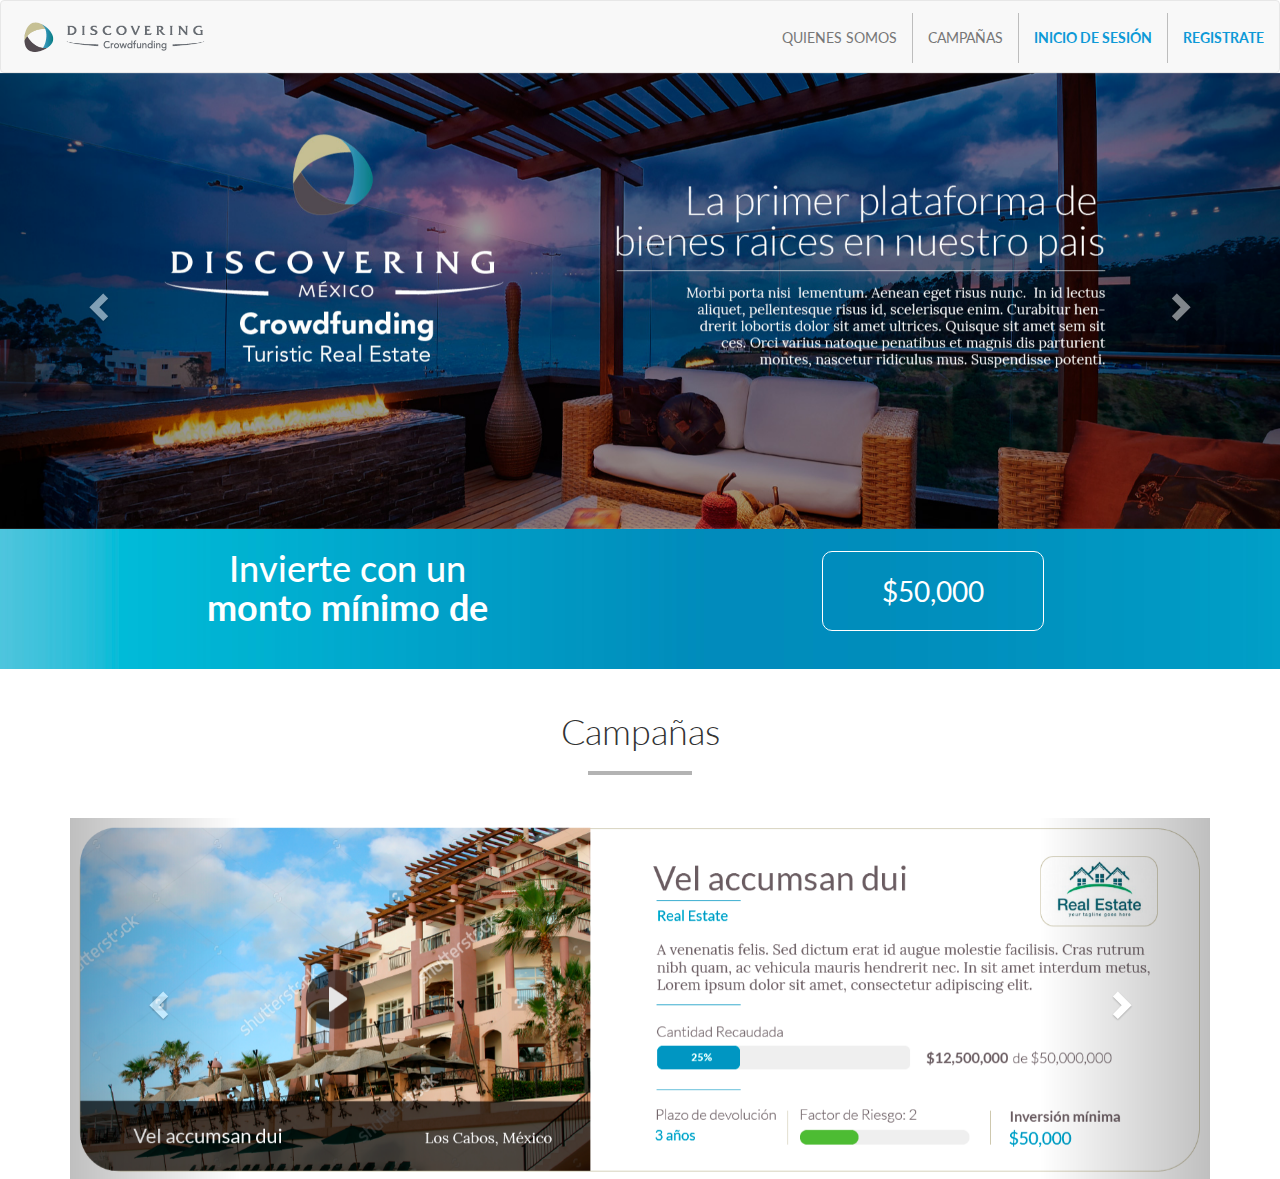
==== index.html @ c7175c01 "inicio (menu, slider)" ====
<!DOCTYPE html>
<html lang="en">
	<head>
		<meta charset="UTF-8">
		<title>Discovery | Inicio</title>
		<meta name="viewport" content="width=device-width, initial-scale=1, maximum-scale=1, user-scalable=no"><!-- user-scalable=no -->
	    <link rel="stylesheet" type="text/css" href="css/bootstrap.min.css" />
	    <link rel="stylesheet" type="text/css" href="css/font-awesome.css"/>
	    <link href=https://fonts.googleapis.com/css?family=Lato:100,100i,300,300i,400,400i,700,700i,900,900i|Lora:400,400i,700,700i" rel="stylesheet">
	    <link rel="stylesheet" type="text/css" href="css/style.css">
	    <link rel="stylesheet" type="text/css" href="css/mediaQuery.css">
	    <link rel="stylesheet" type="text/css" href="css/animate.css">   
	</head>
	<body>
	<!-- BANNER PRINCIPAL -->
	<header>
		<nav class="navbar navbar-default">
		  <div class="container-fluid">
		    <div class="navbar-header">
		      <a class="navbar-brand" href="#"><img id="logo" src="img/logo.png"></a>
		    </div>
		    <ul class="nav navbar-nav navbar-right">
		      <li class="li-border"><a href="#">QUIENES SOMOS</a></li>
		      <li class="li-border"><a href="#">CAMPAÑAS</a></li>
		      <li class="li-border"><a href="#"><span class="txt-cyan"><strong>INICIO DE SESIÓN</strong></span></a></li>
		      <li><a href="#"><span class="txt-cyan"><strong>REGISTRATE</strong></span></a></li>
		    </ul>
		  </div>
		</nav>
	</header>
	<!-- CARROUSEL -->
	<section>
		<div class="container-fluid con-flud-0p">
		  <div id="myCarousel" class="carousel slide" data-ride="carousel">
		    <!-- Indicators -->
		    <!-- <ol class="carousel-indicators">
		      <li data-target="#myCarousel" data-slide-to="0" class="active"></li>
		      <li data-target="#myCarousel" data-slide-to="1"></li>
		      <li data-target="#myCarousel" data-slide-to="2"></li>
		    </ol> -->
		    <!-- Wrapper for slides -->
		    <div class="carousel-inner" role="listbox">
		      <div class="item active">
		        <img src="img/Banner01.jpg" alt="Chania" width="460" height="345">
		      </div>
		      <div class="item">
		        <img src="img/Banner02.jpg" alt="Chania" width="460" height="345">
		      </div>
		      <div class="item">
		        <img src="img/Banner03.jpg" alt="Flower" width="460" height="345">
		      </div>
		    </div>
		    <!-- Left and right controls -->
		    <a class="left carousel-control" href="#myCarousel" role="button" data-slide="prev">
		      <span class="glyphicon glyphicon-chevron-left" aria-hidden="true"></span>
		      <span class="sr-only">Previous</span>
		    </a>
		    <a class="right carousel-control" href="#myCarousel" role="button" data-slide="next">
		      <span class="glyphicon glyphicon-chevron-right" aria-hidden="true"></span>
		      <span class="sr-only">Next</span>
		    </a>
		  </div>
		</div>
	</section>
	<!-- MONTO MINIMO -->
	<section class="fnd-cyn">
		<div class="container">
			<div class="row">
				<div class="col-lg-6 col-md-6 col-sm-6 col-xs-6 text-center">
					<h1 class="txt-wht">Invierte con un <br><strong>monto mínimo de</strong></h1>
				</div>
				<div class="col-lg-6 col-md-6 col-sm-6 col-xs-6 text-center">
					<button class="btn-brdr txt-wht siz-1-3 ">$50,000</button>
				</div>
			</div>
		</div> 
	</section>
	<section>
		<div class="container">
			<div class="row">
				<div class="col-lg-12 col-md-12 col-sm-12 col-xs-12 text-center pt-2">
					<h1 class="lighter">Campañas</h1>
					<hr>
				</div>
			</div>
<!-- 			CARROUSEL 2 -->
			<div class="container-fluid con-flud-0p pt-2">
			  <div id="myCarousel-2" class="carousel slide" data-ride="carousel">
			    <!-- Indicators -->
			    <!-- <ol class="carousel-indicators">
			      <li data-target="#myCarousel" data-slide-to="0" class="active"></li>
			      <li data-target="#myCarousel" data-slide-to="1"></li>
			      <li data-target="#myCarousel" data-slide-to="2"></li>
			    </ol> -->
			    <!-- Wrapper for slides -->
			    <div class="carousel-inner" role="listbox">
			      <div class="item active">
			        <img src="img/Rec-01.png" alt="Chania" width="460" height="345">
			      </div>
			      <div class="item">
			        <img src="img/Rec-02.png" alt="Chania" width="460" height="345">
			      </div>
			      <div class="item">
			        <img src="img/Rec-03.png" alt="Flower" width="460" height="345">
			      </div>
			    </div>
			    <!-- Left and right controls -->
			    <a class="left carousel-control" href="#myCarousel-2" role="button" data-slide="prev">
			      <span class="glyphicon glyphicon-chevron-left" aria-hidden="true"></span>
			      <span class="sr-only">Previous</span>
			    </a>
			    <a class="right carousel-control" href="#myCarousel-2" role="button" data-slide="next">
			      <span class="glyphicon glyphicon-chevron-right" aria-hidden="true"></span>
			      <span class="sr-only">Next</span>
			    </a>
			  </div>
			</div>	
		</div>
	</section>

	<!-- SCRIPTS -->
	<!-- JQUERY 3.1.1 JS -->
	<script type="text/javascript" src="js/jquery-3.1.1.min.js"></script>
	<!-- BOOTSTRAP JS -->
	<script type="text/javascript" src="js/bootstrap.js"></script>
	<!-- 	VENTANAS MODAL -->
	<script type="text/javascript" src="js/jquery.magnific-popup.js"></script>
	<!-- WOW ANIMATIONS -->
	<script type="text/javascript" src="js/wow.min.js"></script>
	<!-- NUESTRO JS -->
	<script type="text/javascript" src="js/main.js"></script>
 </body>
</html>
---- css/style.css ----
*{
	font-family: 'Lato', sans-serif;
}

h1,h2,h3,h4,h5,h6{
	font-family: 'Lato', sans-serif;
}
.lighter{
	font-weight: 300;
}
#logo{
	width: 50%;
}

.li-border{
	border-right: 1px #BDBDBD solid;
}
.navbar-brand{
	height: auto;
}
.txt-cyan{
	color: #0D9AD7;
}
.txt-brw{
	color: #4E4D55;
}
.txt-beig{
	color: #D5C89D;
}
.txt-wht{
	color: #fff;
}
.siz-1-3{
	font-size: 2em;
}

.navbar{
	margin-bottom: 0px;
}
.navbar-right{
	margin-top: 1%;
}
.carousel-inner > .item > img,
.carousel-inner > .item > a > img {
  width: 100%;
  margin: auto;
}
.con-flud-0p{
	padding-right: 0px;
	padding-left: 0px;
}
.fnd-cyn{
	background-image: url("../img/fnd-cyn.jpg");
	height: 140px;
}
.btn-brdr{
	border: 1px #fff solid;
	border-radius: 10px;
	background-color:  Transparent;
	width: 40%;
	height: 80px;
	margin-top: 4%;
	margin-bottom: auto;
}
hr{
	border: 2px #B3B3B3 solid;
	width: 100px;
}

.pt-2{
	padding-top: 2%;
}


/*
LORA
regular 400
regular 400 Italic
bold 700
bold 700 Italic

LATO
thin 100
thin 100 Italic
light 300
light 300 Italic
regular 400
regular 400 Italic
bold 700
bold 700 Italic
black 900
black 900 Italic
*/
---- css/mediaQuery.css ----
/* Extra small devices (phones, less than 400px) */
/* No media query since this is the default in Bootstrap */

@media only screen and (min-width:320px) and (max-width:768px){
	h1{
		font-size: 2.5em;
		text-align: center;
	}
	.alg-center{
		text-align: center;
	}
	.asdf{
		align-content: ;
		text-align-last: ;
		align-self: ;
		align-items: ;
		text-align-last: ;
	}
	#contactanos{
		display: block;
    margin: auto;
	}
	.txt-banner{
		padding-left: 0px;
	}
	h2{
		font-size: 2em;
	}
	.separador{
		width: 40%;
	}
	.row-soluciones{
		padding-bottom: 8%;
	}
	#logo-Bln{
		width: 50%;
	}
	.row-video{
		padding-top: 15%;
	}
	.back-organge2{
		height: 120px;
	}
	.separador-b{
		width: 40%;
	}
	.navbar-header {
    float: none;
  }
	
	#catalogo{
		margin-right: auto;
		margin-left: auto;
		text-align: center;
	}
	#nav-btn{

		padding-left: 25%;
		padding-right: 25%;
		margin-right: auto;
		margin-left: auto;
		
	}
}

@media only screen and (min-width:769px) and (max-width:992px){
	
	h1{
		font-size: 3.2em;
	}
	.p-banner{
		font-size: 1.5em;
	}
	.separador{
		width: 20%;
	}
	.row-soluciones{
		padding-bottom: 2%;
	}
	.row-video{
		padding-top: 5%;
	}
	.separador-b{
		width: 70%;
	}
	.p-dudas{
		font-size: 0.9em;
	}
	#p-ingresa{
		font-size: 0.5em;
	}
	.row-benef{
		padding-top: 2%;
	}
	#catalogo{
		font-size: 1em;
		text-align: center;
	}
	#nav-btn{

		padding-left: 25%;
		padding-right: 25%;
		margin-right: auto;
		margin-left: auto;
		
	}
	

}


@media only screen and (min-width:993px) and (max-width:1280px){
	.back-organge2{
		height: 100;
		margin-bottom: 5%;
	}
}
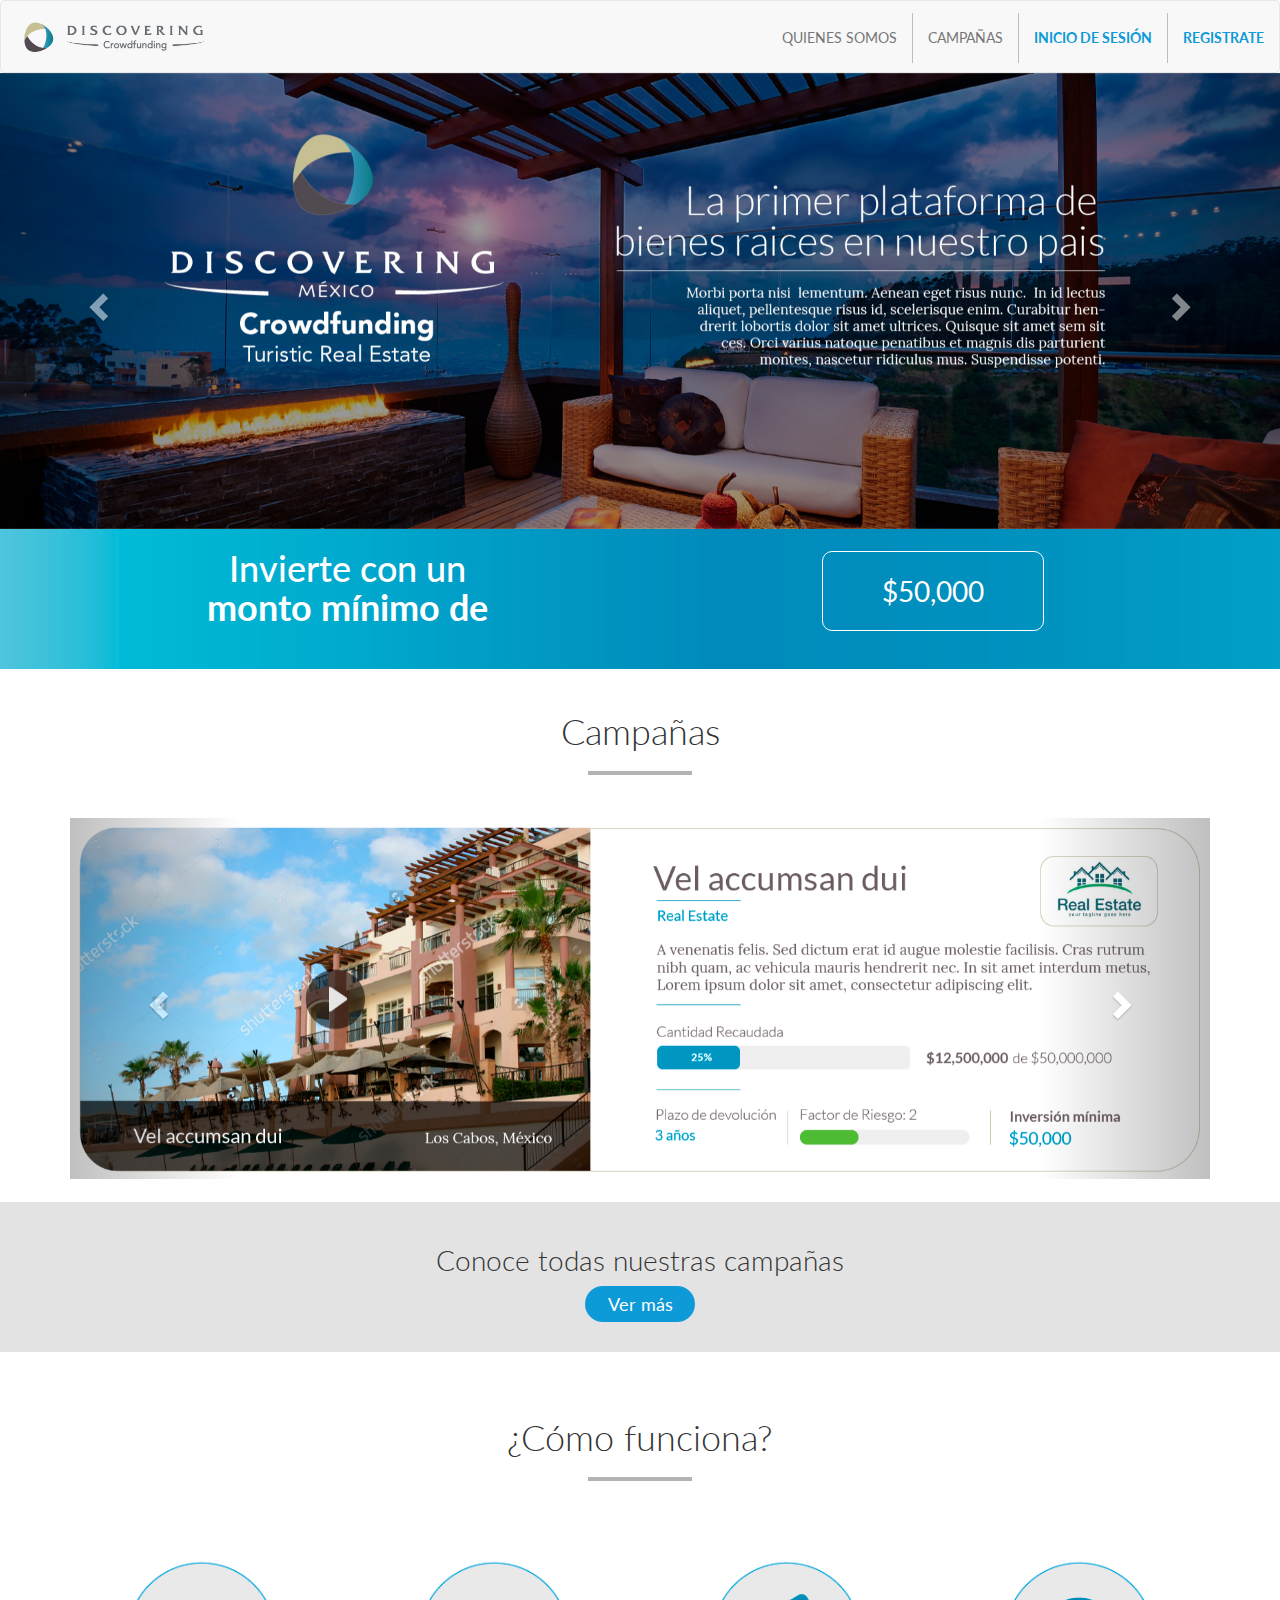
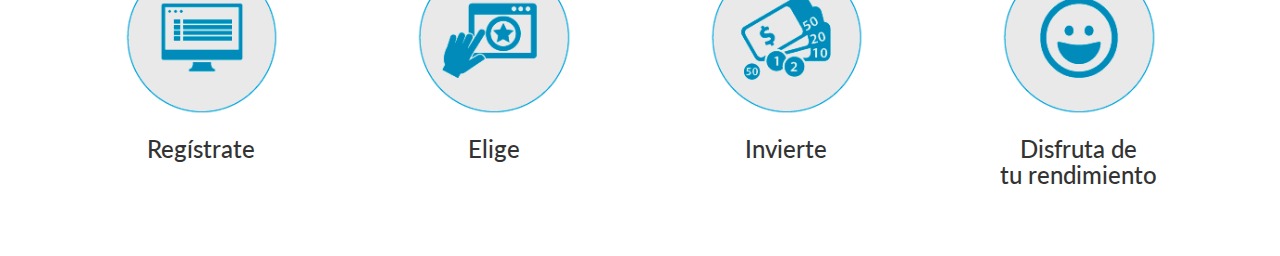
==== commit d8f7b1f2: "agrege conoce más y cómo funciona" ====
--- a/index.html
+++ b/index.html
@@ -84,7 +84,7 @@
 				</div>
 			</div>
 <!-- 			CARROUSEL 2 -->
-			<div class="container-fluid con-flud-0p pt-2">
+			<div class="container-fluid con-flud-0p pt-2 pb-2">
 			  <div id="myCarousel-2" class="carousel slide" data-ride="carousel">
 			    <!-- Indicators -->
 			    <!-- <ol class="carousel-indicators">
@@ -117,6 +117,44 @@
 			</div>	
 		</div>
 	</section>
+	<section class="bck-gry">
+		<div class="container">
+			<div class="row">
+				<div class="col-lg-12 col-md-12 col-sm-12 col-xs-12 text-center pt-2">
+					<h1 class="siz-1-3 lighter">Conoce todas nuestras campañas</h1>
+					<button class="btn-cyn-red txt-wht font2em">Ver más</button>
+				</div>
+			</div>
+		</div>
+	</section>
+	<!-- CÓMO FUNCIONA -->
+	<section>
+		<div class="container">
+			<div class="row pt-2">
+				<div class="col-lg-12 col-md-12 col-sm-12 col-xs-12 text-center pt-2">
+					<h1 class="lighter">¿Cómo funciona?</h1>
+					<hr>
+				</div>
+			</div>
+			<div class="row pt-5 pb-5">
+				<div class="col-lg-3 col-md-3 col-sm-6 col-xs-6">
+					<img src="img/registrate.png" class="img-responsive img-50 center-block">
+					<h3 class="text-center">Regístrate</h3>
+				</div>
+				<div class="col-lg-3 col-md-3 col-sm-6 col-xs-6 ">
+					<img src="img/elige.png" class="img-responsive img-50 center-block">
+					<h3 class="text-center">Elige</h3>
+				</div>
+				<div class="col-lg-3 col-md-3 col-sm-6 col-xs-6 ">
+					<img src="img/invierte.png" class="img-responsive img-50 center-block">
+					<h3 class="text-center">Invierte</h3>
+				</div>
+				<div class="col-lg-3 col-md-3 col-sm-6 col-xs-6">
+					<img src="img/disfr-rendi.png" class="img-responsive img-50 center-block">
+					<h3 class="text-center">Disfruta de <br>tu rendimiento</h3>
+				</div>
+			</div>
+	</section>
 
 	<!-- SCRIPTS -->
 	<!-- JQUERY 3.1.1 JS -->
--- a/css/style.css
+++ b/css/style.css
@@ -4,6 +4,9 @@
 
 h1,h2,h3,h4,h5,h6{
 	font-family: 'Lato', sans-serif;
+}
+.font2em{
+	font-size: 1.3em;
 }
 .lighter{
 	font-weight: 300;
@@ -29,6 +32,10 @@
 }
 .txt-wht{
 	color: #fff;
+}
+.bck-gry{
+	background-color: #E3E3E3;
+	height: 150px;
 }
 .siz-1-3{
 	font-size: 2em;
@@ -70,8 +77,25 @@
 .pt-2{
 	padding-top: 2%;
 }
-
-
+.pt-5{
+	padding-top: 5%;
+}
+.pb-5{
+	padding-bottom: 5%;
+}
+.pb-2{
+	padding-bottom: 2%;
+}
+.btn-cyn-red{
+	background-color:  #0D9AD7;
+	border-radius: 50px;
+	border: transparent;
+	padding: 5px;
+	width: 110px;
+}
+.img-50{
+	width: 60%;
+}
 /*
 LORA
 regular 400
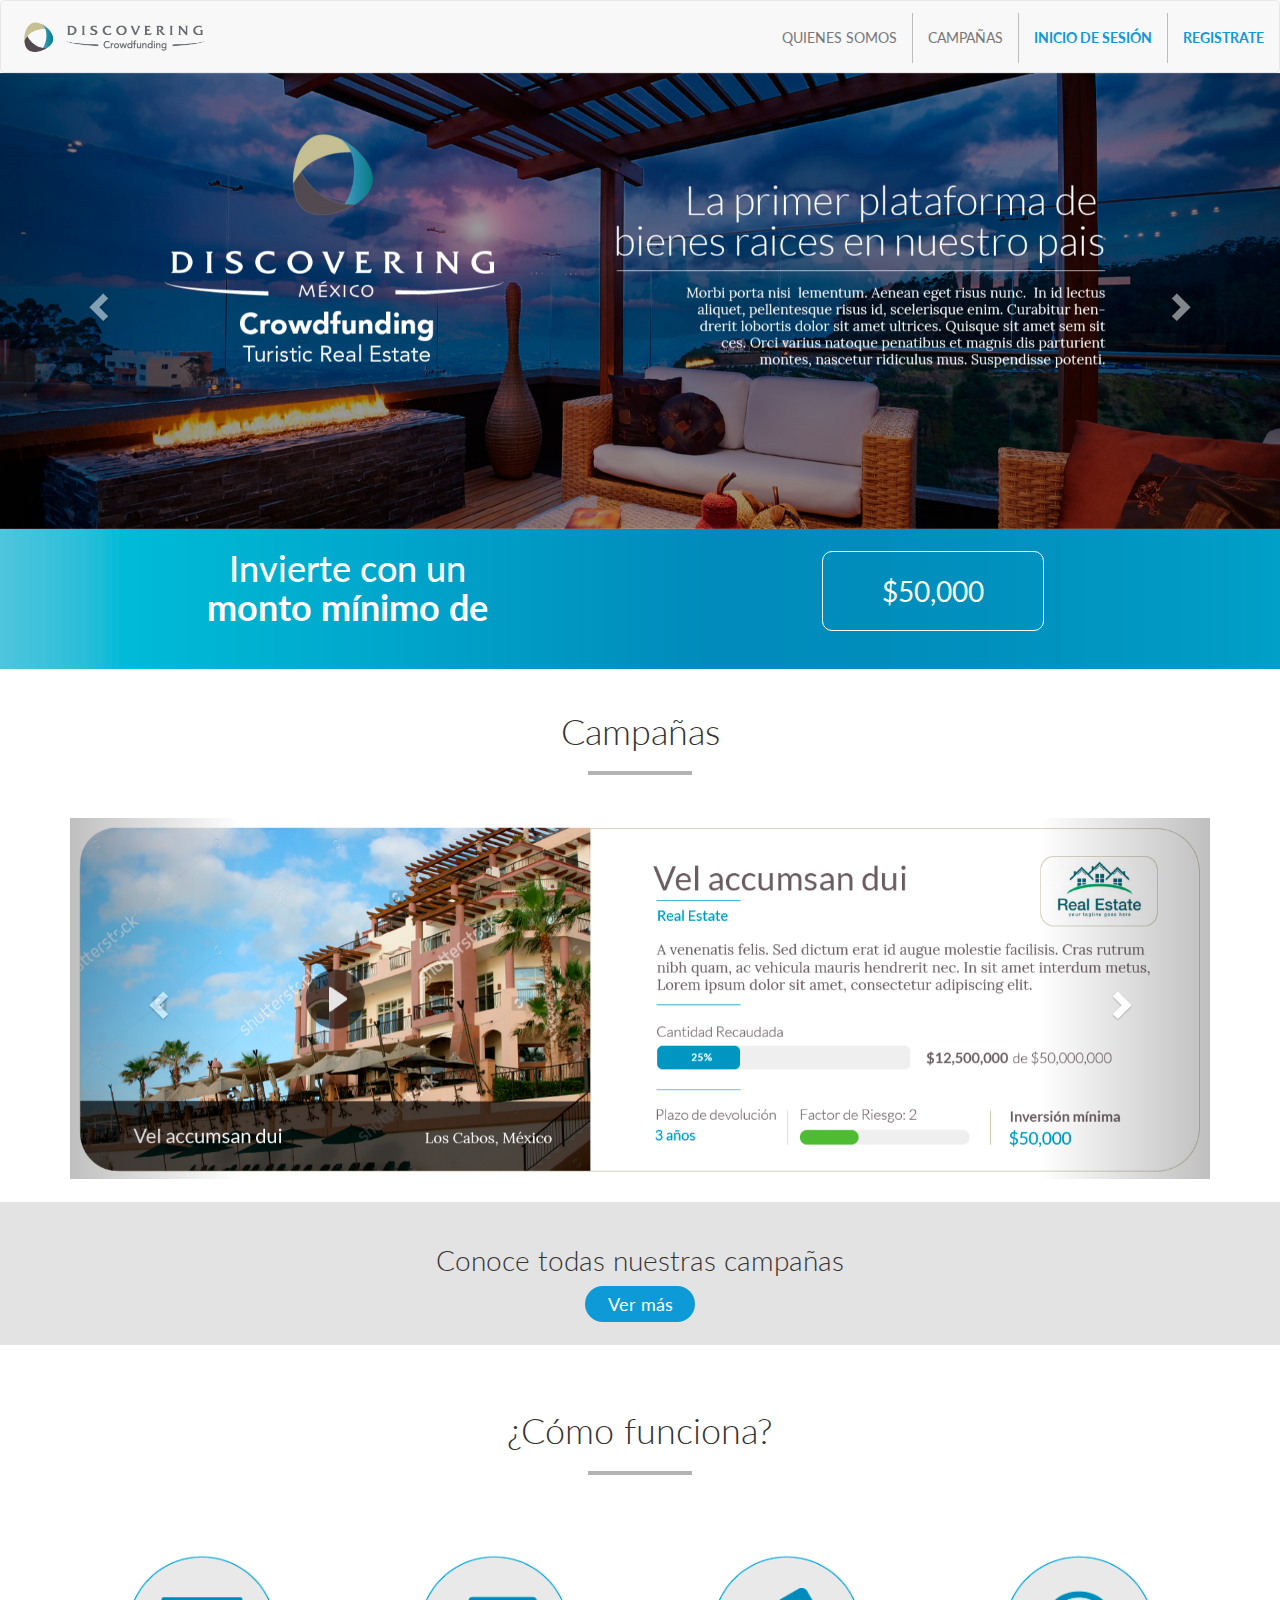
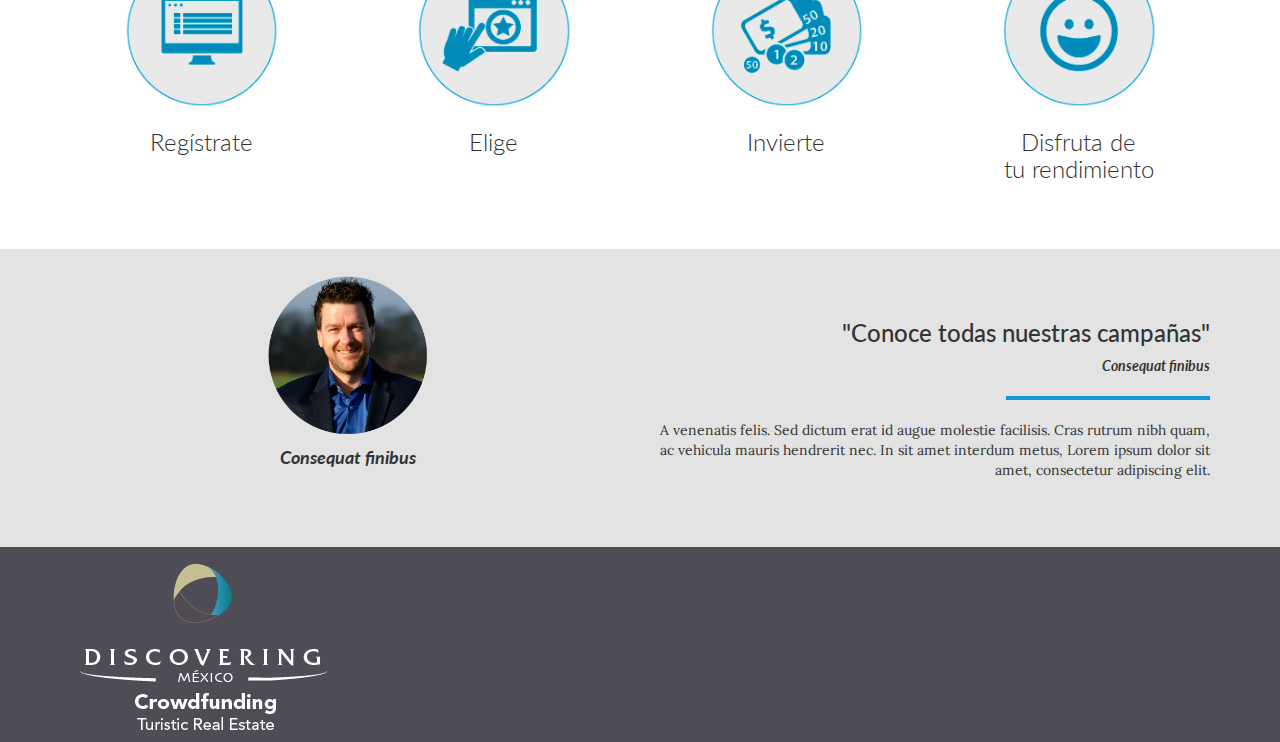
==== commit d319ce0d: "comentario y parte del footer" ====
--- a/index.html
+++ b/index.html
@@ -120,7 +120,7 @@
 	<section class="bck-gry">
 		<div class="container">
 			<div class="row">
-				<div class="col-lg-12 col-md-12 col-sm-12 col-xs-12 text-center pt-2">
+				<div class="col-lg-12 col-md-12 col-sm-12 col-xs-12 text-center pt-2 pb-2">
 					<h1 class="siz-1-3 lighter">Conoce todas nuestras campañas</h1>
 					<button class="btn-cyn-red txt-wht font2em">Ver más</button>
 				</div>
@@ -139,22 +139,49 @@
 			<div class="row pt-5 pb-5">
 				<div class="col-lg-3 col-md-3 col-sm-6 col-xs-6">
 					<img src="img/registrate.png" class="img-responsive img-50 center-block">
-					<h3 class="text-center">Regístrate</h3>
+					<h3 class="text-center lighter">Regístrate</h3>
 				</div>
 				<div class="col-lg-3 col-md-3 col-sm-6 col-xs-6 ">
 					<img src="img/elige.png" class="img-responsive img-50 center-block">
-					<h3 class="text-center">Elige</h3>
+					<h3 class="text-center lighter">Elige</h3>
 				</div>
 				<div class="col-lg-3 col-md-3 col-sm-6 col-xs-6 ">
 					<img src="img/invierte.png" class="img-responsive img-50 center-block">
-					<h3 class="text-center">Invierte</h3>
+					<h3 class="text-center lighter">Invierte</h3>
 				</div>
 				<div class="col-lg-3 col-md-3 col-sm-6 col-xs-6">
 					<img src="img/disfr-rendi.png" class="img-responsive img-50 center-block">
-					<h3 class="text-center">Disfruta de <br>tu rendimiento</h3>
-				</div>
-			</div>
-	</section>
+					<h3 class="text-center lighter">Disfruta de <br>tu rendimiento</h3>
+				</div>
+			</div>
+	</section>
+	<!-- COMENTARIOS -->
+	<section class="bck-gry">
+		<div class="container">
+			<div class="row  pt-2 pb-5">
+				<div class="col-lg-6 col-md-6 col-sm-6 col-xs-6 text-center">
+					<img src="img/socio.png" class="img-responsive img-30 center-block">
+					<h4 class="text-center"><i><strong>Consequat finibus</strong></i></h4>
+				</div>
+				<div class="col-lg-6 col-md-6 col-sm-6 col-xs-6 text-right">
+					<h3 class="pt-5">"Conoce todas nuestras campañas"</h3>
+					<p><i><strong>Consequat finibus</strong></i></p>
+          <hr class="hr-cyn ">
+          <p class="font-lora">A venenatis felis. Sed dictum erat id augue molestie facilisis. Cras rutrum nibh quam, ac vehicula mauris hendrerit nec. In sit amet interdum metus,  Lorem ipsum dolor sit amet, consectetur adipiscing elit.</p>
+				</div>
+			</div>
+		</div>
+	</section>
+  <footer class="bck-gry2">
+    <div class="container">
+      <div class="row">
+        <div class="col-lg-3 col-md-3 col-sm-3 col-xs-2">
+        <img src="img/logo_footer.png ">
+        </div>
+      </div>
+    </div>
+    
+  </footer>
 
 	<!-- SCRIPTS -->
 	<!-- JQUERY 3.1.1 JS -->
--- a/css/style.css
+++ b/css/style.css
@@ -7,6 +7,9 @@
 }
 .font2em{
 	font-size: 1.3em;
+}
+.font-lora{
+	font-family: 'Lora', serif;
 }
 .lighter{
 	font-weight: 300;
@@ -35,7 +38,11 @@
 }
 .bck-gry{
 	background-color: #E3E3E3;
-	height: 150px;
+	/*height: 150px;*/
+}
+.bck-gry2{
+	background-color: #4E4D55;
+	/*height: 150px;*/
 }
 .siz-1-3{
 	font-size: 2em;
@@ -73,6 +80,12 @@
 	border: 2px #B3B3B3 solid;
 	width: 100px;
 }
+.hr-cyn{
+	border: 2px #0D9AD7 solid;
+	width: 200px;
+	text-align: right;
+	margin-right: 0px;
+}
 
 .pt-2{
 	padding-top: 2%;
@@ -96,6 +109,12 @@
 .img-50{
 	width: 60%;
 }
+.img-30{
+	width: 30%;
+}
+
+
+4E4D55
 /*
 LORA
 regular 400
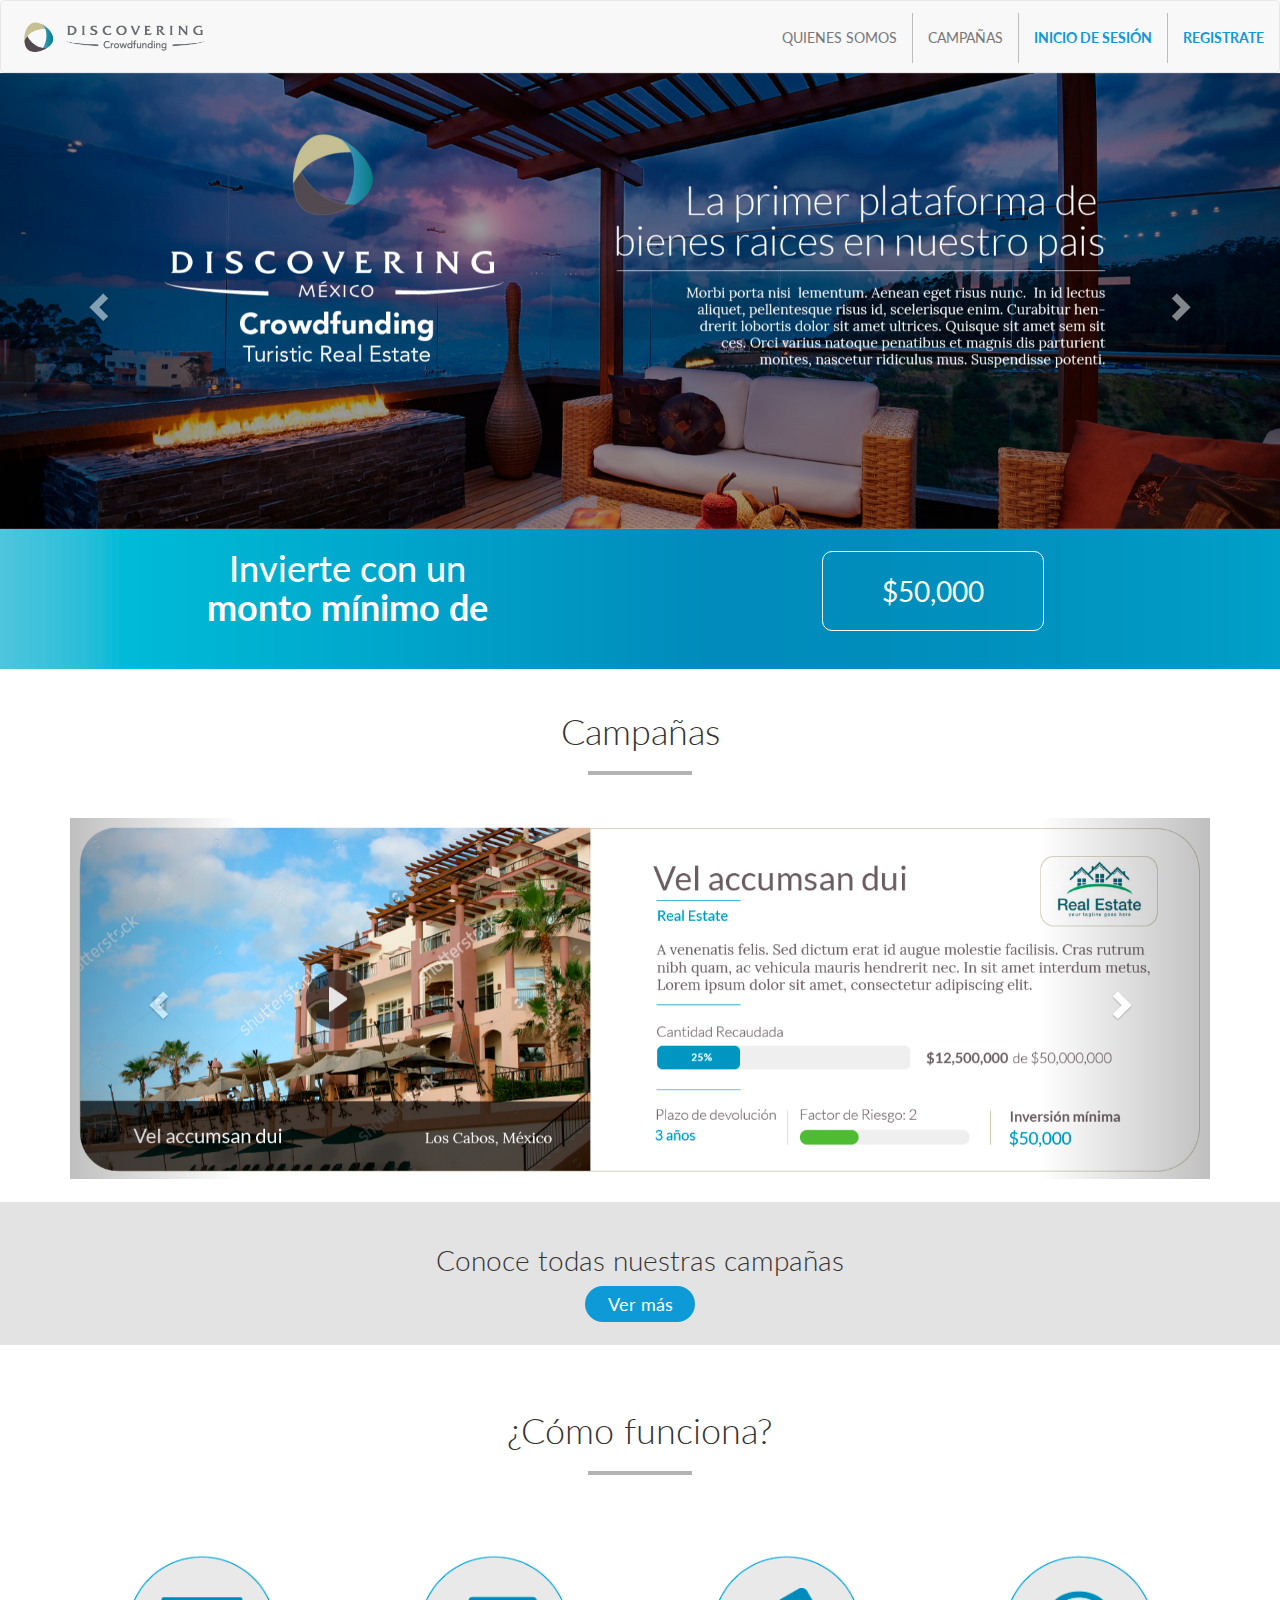
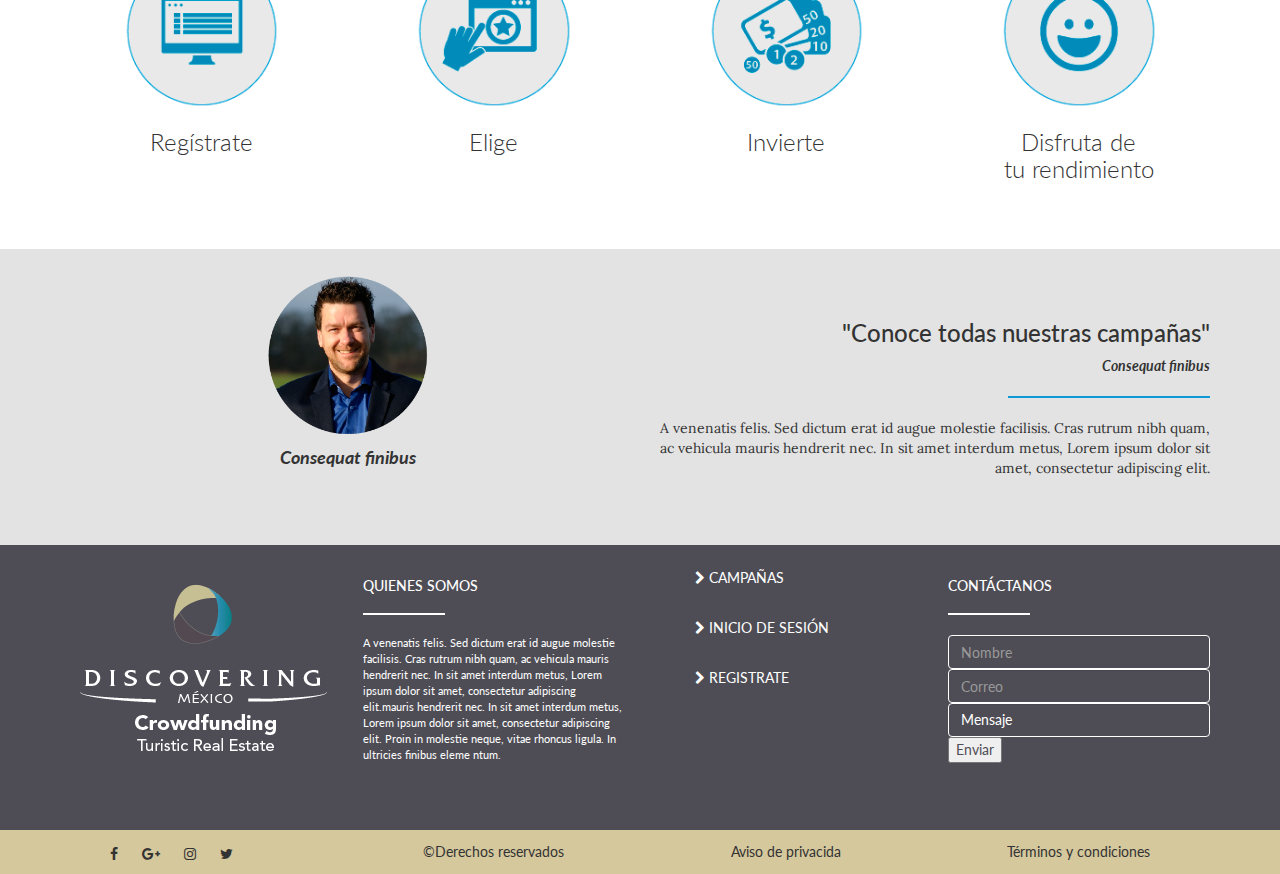
==== commit a47b7939: "footer" ====
--- a/index.html
+++ b/index.html
@@ -174,13 +174,57 @@
 	</section>
   <footer class="bck-gry2">
     <div class="container">
-      <div class="row">
-        <div class="col-lg-3 col-md-3 col-sm-3 col-xs-2">
+      <div class="row pt-2 pb-5">
+        <div class="col-lg-3 col-md-3 col-sm-2 col-xs-2">
         <img src="img/logo_footer.png ">
+        </div>
+        <div class="col-lg-3 col-md-3 col-sm-2 col-xs-2 text-left txt-wht">
+          <h5>QUIENES SOMOS</h5>
+          <hr class="hr-wht">
+          <p class="font-0-5em">A venenatis felis. Sed dictum erat id augue molestie facilisis. Cras rutrum nibh quam, ac vehicula mauris hendrerit nec. In sit amet interdum metus,  Lorem ipsum dolor sit amet, consectetur adipiscing elit.mauris hendrerit nec. In sit amet interdum metus,  Lorem ipsum dolor sit amet, consectetur adipiscing elit. Proin in molestie neque, vitae rhoncus ligula. In ultricies finibus eleme ntum.</p>
+        </div>
+        <div class="col-lg-3 col-md-3 col-sm-2 col-xs-2 text-left txt-wht">
+          <ul>
+            <li class="li-height-50"><i class="fa fa-chevron-right" aria-hidden="true"> </i> CAMPAÑAS</li>
+            <li class="li-height-50"><i class="fa fa-chevron-right" aria-hidden="true"></i> INICIO DE SESIÓN</li>
+            <li class="li-height-50"><i class="fa fa-chevron-right" aria-hidden="true"></i> REGISTRATE</li>
+          </ul>
+        </div>
+        <div class="col-lg-3 col-md-3 col-sm-2 col-xs-2 text-left txt-wht">
+          <h5>CONTÁCTANOS</h5>
+          <hr class="hr-wht">
+          <form>
+             <input type="text" class="form-control" name="Name" id="recipient-name" placeholder="Nombre">
+             <input type="text" class="form-control" name="email" id="recipient-email" placeholder="Correo">
+             <text-area rows="4" type="text" class="form-control txt-wht" name="mensaje">Mensaje</text-area>
+              <button class="txt-brw right">Enviar</button>
+          </form>
         </div>
       </div>
     </div>
-    
+  </footer>
+  <footer class="bck-beig">
+    <div class="container">
+      <div class="row pt-1">
+        <div class="col-lg-3 col-md-3">
+          <ul class="footer2 inline">
+            <li class="li-inl"><i class="fa fa-facebook" aria-hidden="true"></i></li>
+            <li class="li-inl"><i class="fa fa-google-plus" aria-hidden="true"></i></li>
+            <li class="li-inl"><i class="fa fa-instagram" aria-hidden="true"></i></li>
+            <li class="li-inl"><i class="fa fa-twitter" aria-hidden="true"></i></li>
+          </ul>
+        </div>
+        <div class="col-lg-3 col-md-3">
+          <p class="text-center">©Derechos reservados</p>
+        </div>
+        <div class="col-lg-3 col-md-3">
+          <p class="text-center">Aviso de privacida</p>
+        </div>
+        <div class="col-lg-3 col-md-3">
+          <p class="text-center">Términos y condiciones</p>
+        </div>
+      </div>
+    </div>
   </footer>
 
 	<!-- SCRIPTS -->
--- a/css/style.css
+++ b/css/style.css
@@ -7,6 +7,9 @@
 }
 .font2em{
 	font-size: 1.3em;
+}
+.font-0-5em{
+	font-size: 0.8em;
 }
 .font-lora{
 	font-family: 'Lora', serif;
@@ -42,6 +45,10 @@
 }
 .bck-gry2{
 	background-color: #4E4D55;
+	/*height: 150px;*/
+}
+.bck-beig{
+	background-color: #D5C89D;
 	/*height: 150px;*/
 }
 .siz-1-3{
@@ -81,14 +88,23 @@
 	width: 100px;
 }
 .hr-cyn{
-	border: 2px #0D9AD7 solid;
+	border: 1px #0D9AD7 solid;
 	width: 200px;
 	text-align: right;
 	margin-right: 0px;
 }
+.hr-wht{
+	border: 1px #fff solid;
+	width: 80px;
+	text-align: left;
+	margin-left: 0px;
+}
 
 .pt-2{
 	padding-top: 2%;
+}
+.pt-1{
+	padding-top: 1%;
 }
 .pt-5{
 	padding-top: 5%;
@@ -112,9 +128,27 @@
 .img-30{
 	width: 30%;
 }
+.li-height-50{
+	height: 50px;
+	list-style: none;
+}
+.form-control{
+	background-color: transparent;
+	border: 1px solid #fff;
+}
+.right{
+	margin-right: 0px;
+}
 
+.footer2{
+	list-style: none;
+	padding-top: 1%;
+}
+.li-inl{
+	display: inline;
+	padding-right: 20px;	
+}
 
-4E4D55
 /*
 LORA
 regular 400
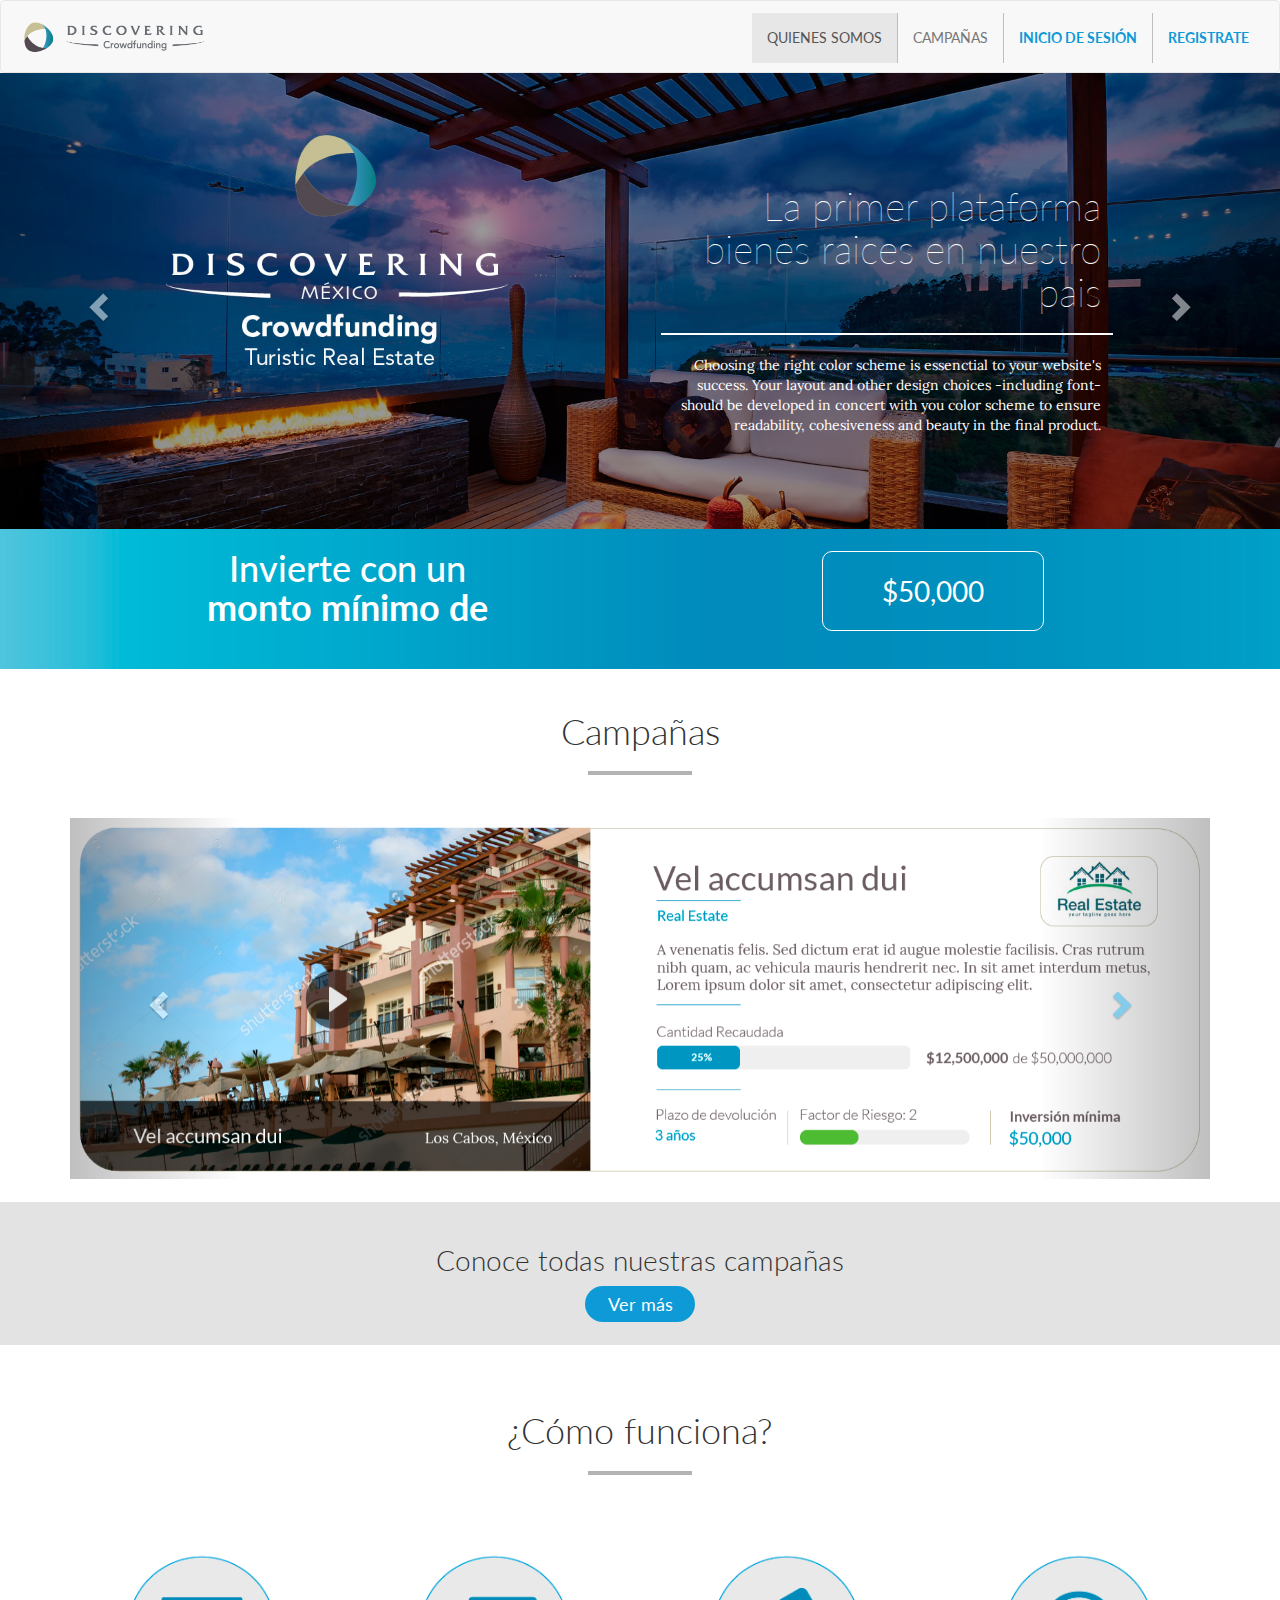
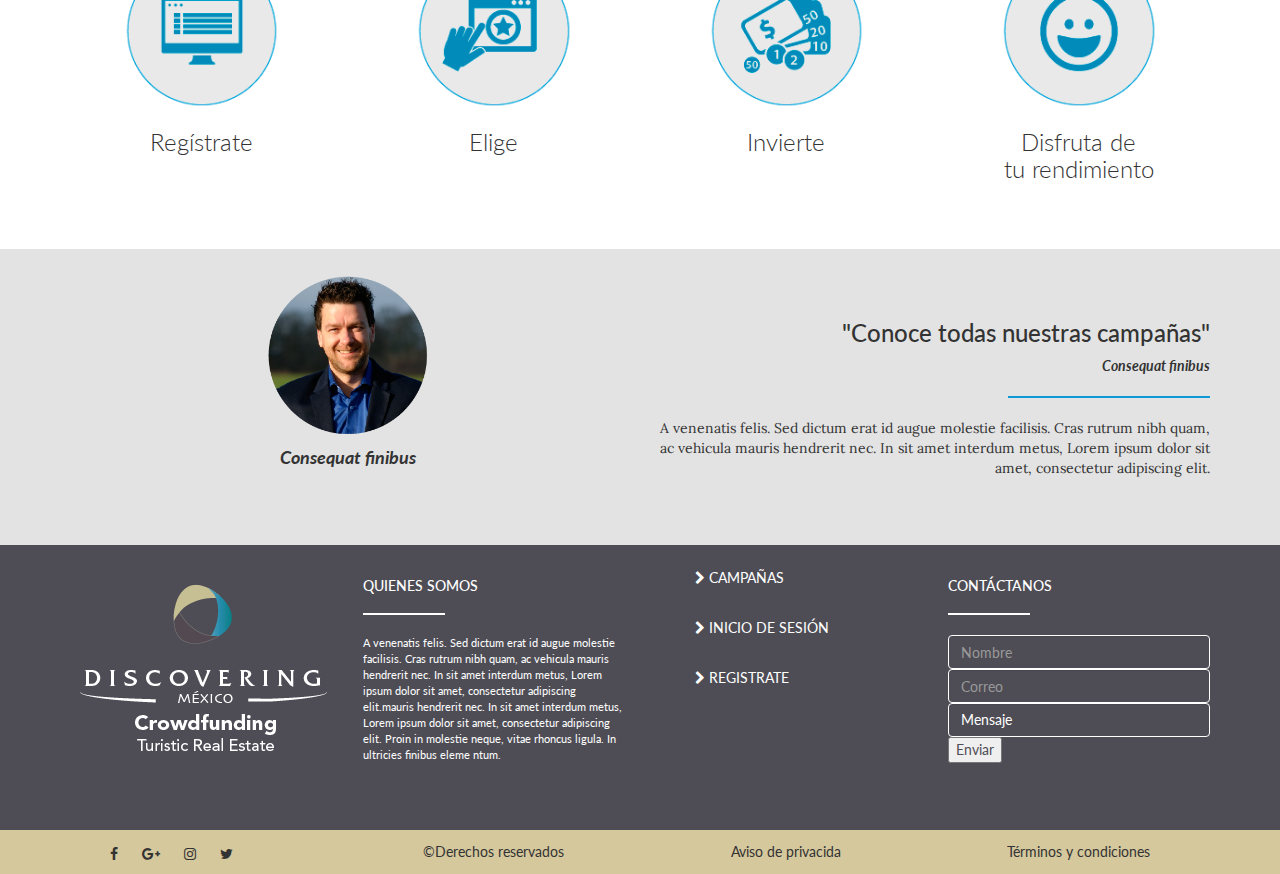
==== commit 38e8cb2f: "slider redondeado" ====
--- a/index.html
+++ b/index.html
@@ -6,238 +6,282 @@
 		<meta name="viewport" content="width=device-width, initial-scale=1, maximum-scale=1, user-scalable=no"><!-- user-scalable=no -->
 	    <link rel="stylesheet" type="text/css" href="css/bootstrap.min.css" />
 	    <link rel="stylesheet" type="text/css" href="css/font-awesome.css"/>
-	    <link href=https://fonts.googleapis.com/css?family=Lato:100,100i,300,300i,400,400i,700,700i,900,900i|Lora:400,400i,700,700i" rel="stylesheet">
+	    <link rel="stylesheet" href=https://fonts.googleapis.com/css?family=Lato:100,100i,300,300i,400,400i,700,700i,900,900i|Lora:400,400i,700,700i>
 	    <link rel="stylesheet" type="text/css" href="css/style.css">
 	    <link rel="stylesheet" type="text/css" href="css/mediaQuery.css">
 	    <link rel="stylesheet" type="text/css" href="css/animate.css">   
 	</head>
 	<body>
-	<!-- BANNER PRINCIPAL -->
-	<header>
-		<nav class="navbar navbar-default">
-		  <div class="container-fluid">
-		    <div class="navbar-header">
-		      <a class="navbar-brand" href="#"><img id="logo" src="img/logo.png"></a>
-		    </div>
-		    <ul class="nav navbar-nav navbar-right">
-		      <li class="li-border"><a href="#">QUIENES SOMOS</a></li>
-		      <li class="li-border"><a href="#">CAMPAÑAS</a></li>
-		      <li class="li-border"><a href="#"><span class="txt-cyan"><strong>INICIO DE SESIÓN</strong></span></a></li>
-		      <li><a href="#"><span class="txt-cyan"><strong>REGISTRATE</strong></span></a></li>
-		    </ul>
-		  </div>
-		</nav>
-	</header>
-	<!-- CARROUSEL -->
-	<section>
-		<div class="container-fluid con-flud-0p">
-		  <div id="myCarousel" class="carousel slide" data-ride="carousel">
-		    <!-- Indicators -->
-		    <!-- <ol class="carousel-indicators">
-		      <li data-target="#myCarousel" data-slide-to="0" class="active"></li>
-		      <li data-target="#myCarousel" data-slide-to="1"></li>
-		      <li data-target="#myCarousel" data-slide-to="2"></li>
-		    </ol> -->
-		    <!-- Wrapper for slides -->
-		    <div class="carousel-inner" role="listbox">
-		      <div class="item active">
-		        <img src="img/Banner01.jpg" alt="Chania" width="460" height="345">
-		      </div>
-		      <div class="item">
-		        <img src="img/Banner02.jpg" alt="Chania" width="460" height="345">
-		      </div>
-		      <div class="item">
-		        <img src="img/Banner03.jpg" alt="Flower" width="460" height="345">
-		      </div>
-		    </div>
-		    <!-- Left and right controls -->
-		    <a class="left carousel-control" href="#myCarousel" role="button" data-slide="prev">
-		      <span class="glyphicon glyphicon-chevron-left" aria-hidden="true"></span>
-		      <span class="sr-only">Previous</span>
-		    </a>
-		    <a class="right carousel-control" href="#myCarousel" role="button" data-slide="next">
-		      <span class="glyphicon glyphicon-chevron-right" aria-hidden="true"></span>
-		      <span class="sr-only">Next</span>
-		    </a>
-		  </div>
-		</div>
-	</section>
-	<!-- MONTO MINIMO -->
-	<section class="fnd-cyn">
-		<div class="container">
-			<div class="row">
-				<div class="col-lg-6 col-md-6 col-sm-6 col-xs-6 text-center">
-					<h1 class="txt-wht">Invierte con un <br><strong>monto mínimo de</strong></h1>
-				</div>
-				<div class="col-lg-6 col-md-6 col-sm-6 col-xs-6 text-center">
-					<button class="btn-brdr txt-wht siz-1-3 ">$50,000</button>
-				</div>
-			</div>
-		</div> 
-	</section>
-	<section>
-		<div class="container">
-			<div class="row">
-				<div class="col-lg-12 col-md-12 col-sm-12 col-xs-12 text-center pt-2">
-					<h1 class="lighter">Campañas</h1>
-					<hr>
-				</div>
-			</div>
-<!-- 			CARROUSEL 2 -->
-			<div class="container-fluid con-flud-0p pt-2 pb-2">
-			  <div id="myCarousel-2" class="carousel slide" data-ride="carousel">
-			    <!-- Indicators -->
-			    <!-- <ol class="carousel-indicators">
-			      <li data-target="#myCarousel" data-slide-to="0" class="active"></li>
-			      <li data-target="#myCarousel" data-slide-to="1"></li>
-			      <li data-target="#myCarousel" data-slide-to="2"></li>
-			    </ol> -->
-			    <!-- Wrapper for slides -->
-			    <div class="carousel-inner" role="listbox">
-			      <div class="item active">
-			        <img src="img/Rec-01.png" alt="Chania" width="460" height="345">
-			      </div>
-			      <div class="item">
-			        <img src="img/Rec-02.png" alt="Chania" width="460" height="345">
-			      </div>
-			      <div class="item">
-			        <img src="img/Rec-03.png" alt="Flower" width="460" height="345">
-			      </div>
-			    </div>
-			    <!-- Left and right controls -->
-			    <a class="left carousel-control" href="#myCarousel-2" role="button" data-slide="prev">
-			      <span class="glyphicon glyphicon-chevron-left" aria-hidden="true"></span>
-			      <span class="sr-only">Previous</span>
-			    </a>
-			    <a class="right carousel-control" href="#myCarousel-2" role="button" data-slide="next">
-			      <span class="glyphicon glyphicon-chevron-right" aria-hidden="true"></span>
-			      <span class="sr-only">Next</span>
-			    </a>
-			  </div>
-			</div>	
-		</div>
-	</section>
-	<section class="bck-gry">
-		<div class="container">
-			<div class="row">
-				<div class="col-lg-12 col-md-12 col-sm-12 col-xs-12 text-center pt-2 pb-2">
-					<h1 class="siz-1-3 lighter">Conoce todas nuestras campañas</h1>
-					<button class="btn-cyn-red txt-wht font2em">Ver más</button>
-				</div>
-			</div>
-		</div>
-	</section>
-	<!-- CÓMO FUNCIONA -->
-	<section>
-		<div class="container">
-			<div class="row pt-2">
-				<div class="col-lg-12 col-md-12 col-sm-12 col-xs-12 text-center pt-2">
-					<h1 class="lighter">¿Cómo funciona?</h1>
-					<hr>
-				</div>
-			</div>
-			<div class="row pt-5 pb-5">
-				<div class="col-lg-3 col-md-3 col-sm-6 col-xs-6">
-					<img src="img/registrate.png" class="img-responsive img-50 center-block">
-					<h3 class="text-center lighter">Regístrate</h3>
-				</div>
-				<div class="col-lg-3 col-md-3 col-sm-6 col-xs-6 ">
-					<img src="img/elige.png" class="img-responsive img-50 center-block">
-					<h3 class="text-center lighter">Elige</h3>
-				</div>
-				<div class="col-lg-3 col-md-3 col-sm-6 col-xs-6 ">
-					<img src="img/invierte.png" class="img-responsive img-50 center-block">
-					<h3 class="text-center lighter">Invierte</h3>
-				</div>
-				<div class="col-lg-3 col-md-3 col-sm-6 col-xs-6">
-					<img src="img/disfr-rendi.png" class="img-responsive img-50 center-block">
-					<h3 class="text-center lighter">Disfruta de <br>tu rendimiento</h3>
-				</div>
-			</div>
-	</section>
-	<!-- COMENTARIOS -->
-	<section class="bck-gry">
-		<div class="container">
-			<div class="row  pt-2 pb-5">
-				<div class="col-lg-6 col-md-6 col-sm-6 col-xs-6 text-center">
-					<img src="img/socio.png" class="img-responsive img-30 center-block">
-					<h4 class="text-center"><i><strong>Consequat finibus</strong></i></h4>
-				</div>
-				<div class="col-lg-6 col-md-6 col-sm-6 col-xs-6 text-right">
-					<h3 class="pt-5">"Conoce todas nuestras campañas"</h3>
-					<p><i><strong>Consequat finibus</strong></i></p>
-          <hr class="hr-cyn ">
-          <p class="font-lora">A venenatis felis. Sed dictum erat id augue molestie facilisis. Cras rutrum nibh quam, ac vehicula mauris hendrerit nec. In sit amet interdum metus,  Lorem ipsum dolor sit amet, consectetur adipiscing elit.</p>
-				</div>
-			</div>
-		</div>
-	</section>
-  <footer class="bck-gry2">
-    <div class="container">
-      <div class="row pt-2 pb-5">
-        <div class="col-lg-3 col-md-3 col-sm-2 col-xs-2">
-        <img src="img/logo_footer.png ">
-        </div>
-        <div class="col-lg-3 col-md-3 col-sm-2 col-xs-2 text-left txt-wht">
-          <h5>QUIENES SOMOS</h5>
-          <hr class="hr-wht">
-          <p class="font-0-5em">A venenatis felis. Sed dictum erat id augue molestie facilisis. Cras rutrum nibh quam, ac vehicula mauris hendrerit nec. In sit amet interdum metus,  Lorem ipsum dolor sit amet, consectetur adipiscing elit.mauris hendrerit nec. In sit amet interdum metus,  Lorem ipsum dolor sit amet, consectetur adipiscing elit. Proin in molestie neque, vitae rhoncus ligula. In ultricies finibus eleme ntum.</p>
-        </div>
-        <div class="col-lg-3 col-md-3 col-sm-2 col-xs-2 text-left txt-wht">
-          <ul>
-            <li class="li-height-50"><i class="fa fa-chevron-right" aria-hidden="true"> </i> CAMPAÑAS</li>
-            <li class="li-height-50"><i class="fa fa-chevron-right" aria-hidden="true"></i> INICIO DE SESIÓN</li>
-            <li class="li-height-50"><i class="fa fa-chevron-right" aria-hidden="true"></i> REGISTRATE</li>
-          </ul>
-        </div>
-        <div class="col-lg-3 col-md-3 col-sm-2 col-xs-2 text-left txt-wht">
-          <h5>CONTÁCTANOS</h5>
-          <hr class="hr-wht">
-          <form>
-             <input type="text" class="form-control" name="Name" id="recipient-name" placeholder="Nombre">
-             <input type="text" class="form-control" name="email" id="recipient-email" placeholder="Correo">
-             <text-area rows="4" type="text" class="form-control txt-wht" name="mensaje">Mensaje</text-area>
-              <button class="txt-brw right">Enviar</button>
-          </form>
+  	<!-- BANNER PRINCIPAL -->
+  	<header>
+  		<nav class="navbar navbar-default">
+  		  <div class="container-fluid">
+  		    <div class="navbar-header">
+          <button type="button" class="navbar-toggle" data-toggle="collapse" data-target="#myNavbar">
+            <span class="icon-bar"></span>
+            <span class="icon-bar"></span>
+            <span class="icon-bar"></span> 
+          </button>
+  		      <a class="navbar-brand" href="#"><img id="logo" src="img/logo.png"></a>
+  		    </div>
+          <div class="collapse navbar-collapse" id="myNavbar">
+            <ul class="nav navbar-nav navbar-right">
+              <li class="li-border active"><a href="#">QUIENES SOMOS</a></li>
+              <li class="li-border"><a href="#">CAMPAÑAS</a></li>
+              <li class="li-border"><a href="#"><span class="txt-cyan"><strong>INICIO DE SESIÓN</strong></span></a></li>
+              <li><a href="#"><span class="txt-cyan"><strong>REGISTRATE</strong></span></a></li>
+            </ul>
+          </div>
+  		  </div>
+  		</nav>
+  	</header>
+  	<!-- CARROUSEL -->
+  	<section>
+  		<div class="container-fluid con-flud-0p">
+  		  <div id="myCarousel" class="carousel slide" data-ride="carousel">
+  		    <!-- Indicators -->
+  		    <!-- <ol class="carousel-indicators">
+  		      <li data-target="#myCarousel" data-slide-to="0" class="active"></li>
+  		      <li data-target="#myCarousel" data-slide-to="1"></li>
+  		      <li data-target="#myCarousel" data-slide-to="2"></li>
+  		    </ol> -->
+  		    <!-- Wrapper for slides -->
+  		    <div class="carousel-inner" role="listbox">
+  		      <div class="item active">
+  		        <img src="img/Banner01R2.jpg" alt="Chania" width="460" height="345">
+              <div class="carousel-title">
+                <div class="row">
+                  <div class="col-lg-6 col-md-6"></div>
+                  <div class="col-lg-6 col-md-6 text-right">
+                    <h2>La primer plataforma <br>bienes raices en nuestro pais</h2>
+                    <hr class="hr-white" align="right">
+                    <p class="hidden-xs font-lora lighter">Choosing the right color scheme is essenctial to your website's success. Your layout and other design choices -including font- should be developed in concert with you color scheme to ensure readability, cohesiveness and beauty in the final product.</p>
+                  </div>
+                </div>
+              </div>
+  		      </div>
+  		      <div class="item">
+  		        <img src="img/Banner02R2.jpg" alt="Chania" width="460" height="345">
+              <div class="carousel-title">
+                <div class="row">
+                  <div class="col-lg-12 col-md-12 text-center">
+                    <p class="h7">Wamba de Paña.</p>
+                    <p class="hidden-xs font-lora lighter">Morbi porta nisi  lementum. Aenean eget risus nunc.</p>
+                    <button class="btn-cyan-grd text-white">Empieza</button>
+                  </div>
+                </div>
+              </div>
+  		      </div>
+  		      <div class="item">
+              <img src="img/Banner03R2.jpg" alt="Chania" width="460" height="345">
+              <div class="carousel-title">
+                <div class="row">
+                  <div class="col-lg-12 col-md-12 text-center">
+                    <p class="h7">Enean eget risus nunc</p>
+                    <p class="hidden-xs font-lora lighter">Morbi porta nisi  lementum. Aenean eget risus nunc. In id lectus aliquet, <br> pellentesque risus id, scelerisque enim. Curabitur hendrerit <br>lobortis dolor sit amet ultrices. Quisque sit amet </p>
+                  </div>
+                  <div class="row">
+                    <div class="col-lg-6" align="right">
+                      <button class="btn-beig txt-brw">Ver más</button>
+                    </div>
+                    <div class="col-lg-6" align="left">
+                      <button class="btn-cyan-grd txt-white">Conoce</button>
+                    </div>
+                  </div>
+                </div>
+              </div>
+            </div>
+  		    </div>
+  		    <!-- CONTROLES IZQUIERDA - DERECHA  -->
+  		    <a class="left carousel-control" href="#myCarousel" role="button" data-slide="prev">
+  		      <span class="glyphicon glyphicon-chevron-left" aria-hidden="true"></span>
+  		      <span class="sr-only">Previous</span>
+  		    </a>
+  		    <a class="right carousel-control" href="#myCarousel" role="button" data-slide="next">
+  		      <span class="glyphicon glyphicon-chevron-right" aria-hidden="true"></span>
+  		      <span class="sr-only">Next</span>
+  		    </a>
+  		  </div>
+  		</div>
+
+
+  	</section>
+  	<!-- MONTO MINIMO -->
+  	<section class="fnd-cyn">
+  		<div class="container">
+  			<div class="row">
+  				<div class="col-lg-6 col-md-6 col-sm-6 col-xs-6 text-center">
+  					<h1 class="txt-wht">Invierte con un <br><strong>monto mínimo de</strong></h1>
+  				</div>
+  				<div class="col-lg-6 col-md-6 col-sm-6 col-xs-6 text-center">
+  					<button class="btn-brdr txt-wht siz-1-3 ">$50,000</button>
+  				</div>
+  			</div>
+  		</div> 
+  	</section>
+    <!-- CAMPAÑAS -->
+  	<section>
+  		<div class="container">
+  			<div class="row">
+  				<div class="col-lg-12 col-md-12 col-sm-12 col-xs-12 text-center pt-2">
+  					<h1 class="lighter">Campañas</h1>
+  					<hr>
+  				</div>
+  		  </div>
+        <!-- CARROUSEL 2 -->
+  			<div class="container-fluid con-flud-0p pt-2 pb-2">
+  			  <div id="myCarousel-2" class="carousel slide" data-ride="carousel">
+  			    <!-- Indicators -->
+  			    <!-- <ol class="carousel-indicators">
+  			      <li data-target="#myCarousel" data-slide-to="0" class="active"></li>
+  			      <li data-target="#myCarousel" data-slide-to="1"></li>
+  			      <li data-target="#myCarousel" data-slide-to="2"></li>
+  			    </ol> -->
+  			    <!-- Wrapper for slides -->
+  			    <div class="carousel-inner" role="listbox">
+  			      <div class="item active">
+  			        <img src="img/Rec-01.png" alt="Chania" width="460" height="345">
+  			      </div>
+  			      <div class="item">
+  			        <img src="img/Rec-02.png" alt="Chania" width="460" height="345">
+  			      </div>
+  			      <div class="item">
+  			        <img src="img/Rec-03.png" alt="Flower" width="460" height="345">
+  			      </div>
+  			    </div>
+  			    <!-- Left and right controls -->
+  			    <a class="left carousel-control" href="#myCarousel-2" role="button" data-slide="prev">
+  			      <span class="glyphicon glyphicon-chevron-left" aria-hidden="true"></span>
+  			      <span class="sr-only">Previous</span>
+  			    </a>
+  			    <a class="right carousel-control carousel-control-2" href="#myCarousel-2" role="button" data-slide="next">
+  			      <span class="glyphicon glyphicon-chevron-right txt-cyan" aria-hidden="true"></span>
+  			      <span class="sr-only">Next</span>
+  			    </a>
+  			  </div>
+  			</div>	
+  		</div>
+  	</section>
+  	<section class="bck-gry">
+  		<div class="container">
+  			<div class="row">
+  				<div class="col-lg-12 col-md-12 col-sm-12 col-xs-12 text-center pt-2 pb-2">
+  					<h1 class="siz-1-3 lighter">Conoce todas nuestras campañas</h1>
+  					<button class="btn-cyn-red txt-wht font2em">Ver más</button>
+  				</div>
+  			</div>
+  		</div>
+  	</section>
+  	<!-- CÓMO FUNCIONA -->
+  	<section>
+  		<div class="container">
+  			<div class="row pt-2">
+  				<div class="col-lg-12 col-md-12 col-sm-12 col-xs-12 text-center pt-2">
+  					<h1 class="lighter">¿Cómo funciona?</h1>
+  					<hr>
+  				</div>
+  			</div>
+  			<div class="row pt-5 pb-5">
+  				<div class="col-lg-3 col-md-3 col-sm-6 col-xs-6">
+  					<img src="img/registrate.png" class="img-responsive img-50 center-block">
+  					<h3 class="text-center lighter">Regístrate</h3>
+  				</div>
+  				<div class="col-lg-3 col-md-3 col-sm-6 col-xs-6 ">
+  					<img src="img/elige.png" class="img-responsive img-50 center-block">
+  					<h3 class="text-center lighter">Elige</h3>
+  				</div>
+  				<div class="col-lg-3 col-md-3 col-sm-6 col-xs-6 ">
+  					<img src="img/invierte.png" class="img-responsive img-50 center-block">
+  					<h3 class="text-center lighter">Invierte</h3>
+  				</div>
+  				<div class="col-lg-3 col-md-3 col-sm-6 col-xs-6">
+  					<img src="img/disfr-rendi.png" class="img-responsive img-50 center-block">
+  					<h3 class="text-center lighter">Disfruta de <br>tu rendimiento</h3>
+  				</div>
+  			</div>
+  	</section>
+  	<!-- COMENTARIOS -->
+  	<section class="bck-gry">
+  		<div class="container">
+  			<div class="row  pt-2 pb-5">
+  				<div class="col-lg-6 col-md-6 col-sm-6 col-xs-6 text-center">
+  					<img src="img/socio.png" class="img-responsive img-30 center-block">
+  					<h4 class="text-center"><i><strong>Consequat finibus</strong></i></h4>
+  				</div>
+  				<div class="col-lg-6 col-md-6 col-sm-6 col-xs-6 text-right">
+  					<h3 class="pt-5">"Conoce todas nuestras campañas"</h3>
+  					<p><i><strong>Consequat finibus</strong></i></p>
+            <hr class="hr-cyn ">
+            <p class="font-lora">A venenatis felis. Sed dictum erat id augue molestie facilisis. Cras rutrum nibh quam, ac vehicula mauris hendrerit nec. In sit amet interdum metus,  Lorem ipsum dolor sit amet, consectetur adipiscing elit.</p>
+  				</div>
+  			</div>
+  		</div>
+  	</section>
+    <footer class="bck-gry2">
+      <div class="container">
+        <div class="row pt-2 pb-5">
+          <div class="col-lg-3 col-md-3 col-sm-2 col-xs-2">
+          <img src="img/logo_footer.png ">
+          </div>
+          <div class="col-lg-3 col-md-3 col-sm-2 col-xs-2 text-left txt-wht">
+            <h5>QUIENES SOMOS</h5>
+            <hr class="hr-wht">
+            <p class="font-0-5em">A venenatis felis. Sed dictum erat id augue molestie facilisis. Cras rutrum nibh quam, ac vehicula mauris hendrerit nec. In sit amet interdum metus,  Lorem ipsum dolor sit amet, consectetur adipiscing elit.mauris hendrerit nec. In sit amet interdum metus,  Lorem ipsum dolor sit amet, consectetur adipiscing elit. Proin in molestie neque, vitae rhoncus ligula. In ultricies finibus eleme ntum.</p>
+          </div>
+          <div class="col-lg-3 col-md-3 col-sm-2 col-xs-2 text-left txt-wht">
+            <ul>
+              <li class="li-height-50"><i class="fa fa-chevron-right" aria-hidden="true"> </i> CAMPAÑAS</li>
+              <li class="li-height-50"><i class="fa fa-chevron-right" aria-hidden="true"></i> INICIO DE SESIÓN</li>
+              <li class="li-height-50"><i class="fa fa-chevron-right" aria-hidden="true"></i> REGISTRATE</li>
+            </ul>
+          </div>
+          <div class="col-lg-3 col-md-3 col-sm-2 col-xs-2 text-left txt-wht">
+            <h5>CONTÁCTANOS</h5>
+            <hr class="hr-wht">
+            <form>
+               <input type="text" class="form-control" name="Name" id="recipient-name" placeholder="Nombre">
+               <input type="text" class="form-control" name="email" id="recipient-email" placeholder="Correo">
+               <text-area rows="4" type="text" class="form-control txt-wht" name="mensaje">Mensaje</text-area>
+                <button class="txt-brw right">Enviar</button>
+            </form>
+          </div>
         </div>
       </div>
-    </div>
-  </footer>
-  <footer class="bck-beig">
-    <div class="container">
-      <div class="row pt-1">
-        <div class="col-lg-3 col-md-3">
-          <ul class="footer2 inline">
-            <li class="li-inl"><i class="fa fa-facebook" aria-hidden="true"></i></li>
-            <li class="li-inl"><i class="fa fa-google-plus" aria-hidden="true"></i></li>
-            <li class="li-inl"><i class="fa fa-instagram" aria-hidden="true"></i></li>
-            <li class="li-inl"><i class="fa fa-twitter" aria-hidden="true"></i></li>
-          </ul>
-        </div>
-        <div class="col-lg-3 col-md-3">
-          <p class="text-center">©Derechos reservados</p>
-        </div>
-        <div class="col-lg-3 col-md-3">
-          <p class="text-center">Aviso de privacida</p>
-        </div>
-        <div class="col-lg-3 col-md-3">
-          <p class="text-center">Términos y condiciones</p>
+    </footer>
+    <footer class="bck-beig">
+      <div class="container">
+        <div class="row pt-1">
+          <div class="col-lg-3 col-md-3">
+            <ul class="footer2 inline">
+              <li class="li-inl"><i class="fa fa-facebook" aria-hidden="true"></i></li>
+              <li class="li-inl"><i class="fa fa-google-plus" aria-hidden="true"></i></li>
+              <li class="li-inl"><i class="fa fa-instagram" aria-hidden="true"></i></li>
+              <li class="li-inl"><i class="fa fa-twitter" aria-hidden="true"></i></li>
+            </ul>
+          </div>
+          <div class="col-lg-3 col-md-3">
+            <p class="text-center">©Derechos reservados</p>
+          </div>
+          <div class="col-lg-3 col-md-3">
+            <p class="text-center">Aviso de privacida</p>
+          </div>
+          <div class="col-lg-3 col-md-3">
+            <p class="text-center">Términos y condiciones</p>
+          </div>
         </div>
       </div>
-    </div>
-  </footer>
-
-	<!-- SCRIPTS -->
-	<!-- JQUERY 3.1.1 JS -->
-	<script type="text/javascript" src="js/jquery-3.1.1.min.js"></script>
-	<!-- BOOTSTRAP JS -->
-	<script type="text/javascript" src="js/bootstrap.js"></script>
-	<!-- 	VENTANAS MODAL -->
-	<script type="text/javascript" src="js/jquery.magnific-popup.js"></script>
-	<!-- WOW ANIMATIONS -->
-	<script type="text/javascript" src="js/wow.min.js"></script>
-	<!-- NUESTRO JS -->
-	<script type="text/javascript" src="js/main.js"></script>
+    </footer>
+  	<!-- SCRIPTS -->
+  	<!-- JQUERY 3.1.1 JS -->
+  	<script type="text/javascript" src="js/jquery-3.1.1.min.js"></script>
+  	<!-- BOOTSTRAP JS -->
+  	<script type="text/javascript" src="js/bootstrap.js"></script>
+  	<!-- 	VENTANAS MODAL -->
+  	<script type="text/javascript" src="js/jquery.magnific-popup.js"></script>
+  	<!-- WOW ANIMATIONS -->
+  	<script type="text/javascript" src="js/wow.min.js"></script>
+  	<!-- NUESTRO JS -->
+  	<script type="text/javascript" src="js/main.js"></script>
  </body>
 </html>
 
--- a/css/style.css
+++ b/css/style.css
@@ -1,3 +1,8 @@
+/*COLORES DISCOVERY
+Cafe: rgb(78,77,85)
+Azul: rgb(13,154,215)
+beige: rgb(213,200,157)*/
+
 *{
 	font-family: 'Lato', sans-serif;
 }
@@ -5,6 +10,19 @@
 h1,h2,h3,h4,h5,h6{
 	font-family: 'Lato', sans-serif;
 }
+.h7{
+	margin-top: 4%;
+	font-size: 5em;
+	content: #fff;
+}	
+h2{
+	font-size: 2.8em;
+	font-weight: lighter;
+}
+.hr-white{
+	border: 1px #fff solid;
+	width: 450px;
+}
 .font2em{
 	font-size: 1.3em;
 }
@@ -28,13 +46,13 @@
 	height: auto;
 }
 .txt-cyan{
-	color: #0D9AD7;
+	color: rgb(13,154,215);
 }
 .txt-brw{
-	color: #4E4D55;
+	color: rgb(78,77,85);
 }
 .txt-beig{
-	color: #D5C89D;
+	color: rgb(213,200,157);
 }
 .txt-wht{
 	color: #fff;
@@ -48,7 +66,7 @@
 	/*height: 150px;*/
 }
 .bck-beig{
-	background-color: #D5C89D;
+	background-color: rgb(213,200,157);
 	/*height: 150px;*/
 }
 .siz-1-3{
@@ -148,7 +166,62 @@
 	display: inline;
 	padding-right: 20px;	
 }
-
+.carousel-control {
+  position: absolute;
+  top: 0;
+  bottom: 0;
+  left: 0;
+  width: 15%;
+  font-size: 20px;
+  color: #fff;
+  text-align: center;
+  text-shadow: 0 1px 2px rgba(0, 0, 0, .6);
+  background-color: rgba(0, 0, 0, 0);
+  filter: alpha(opacity=50);
+  opacity: .5;
+  /*border-radius: 50px;*/
+}
+
+
+/*CARROUSEL*/
+.carousel-title{
+    position: absolute;
+    top: 20%;
+    width: 96%;
+    padding-left:15%;
+    padding-right: 10%; 
+    color: #FFF;
+}
+/*.glyphicon-circle-arrow-left,.glyphicon-circle-arrow-right{
+	top: 50%;
+	font-size: 1.5em;}*/
+
+/*BOTONES*/
+.btn-cyan-grd{
+	border:none;
+	border-radius: 50px 50px;
+	height: 40px;
+	font-size: 1.2em;
+	padding-right: 3%;
+	padding-left: 3%;
+	margin-top: 2%;
+	background: #009be2;
+	background: -moz-linear-gradient(top, #009be2 0%, #53cbf1 84%, #87e0fd 100%);
+	background: -webkit-linear-gradient(top, #009be2 0%,#53cbf1 84%,#87e0fd 100%);
+	background: linear-gradient(to bottom, #009be2 0%,#53cbf1 84%,#87e0fd 100%);
+	filter: progid:DXImageTransform.Microsoft.gradient( startColorstr='#009be2', endColorstr='#87e0fd',GradientType=0 );
+}
+.btn-beig{
+	border:none;
+	border-radius: 50px 50px;
+	height: 40px;
+	font-size: 1.2em;
+	padding-right: 3%;
+	padding-left: 3%;
+	margin-top: 2%;
+	background-color: rgb(213,200,157);
+
+}
 /*
 LORA
 regular 400
